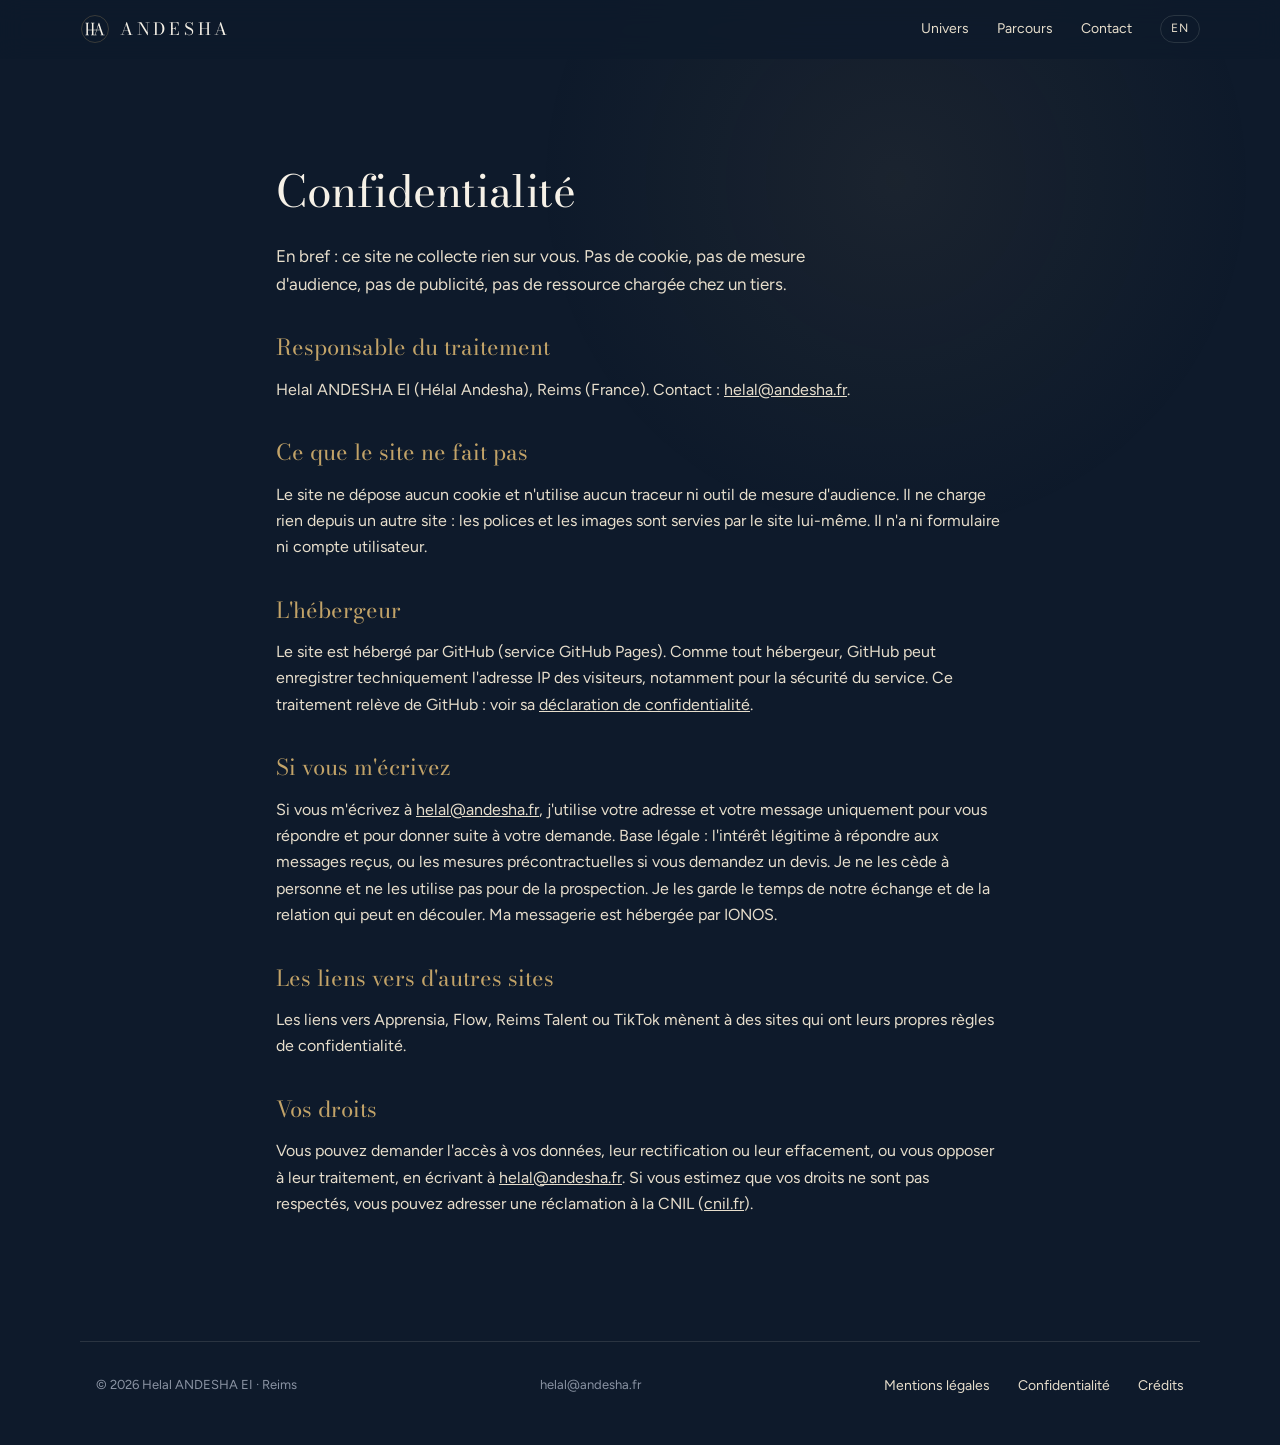
==== confidentialite/index.html @ b1f628ff "Pages Confidentialité et Crédits (FR + EN), liens légaux en pied de page Co-Authored-By: Claude Opus" ====
<!doctype html>
<html lang="fr">
<head>
<meta charset="utf-8">
<meta name="viewport" content="width=device-width, initial-scale=1">
<title>Confidentialité — Andesha</title>
<meta name="description" content="Confidentialité">
<link rel="canonical" href="https://andesha.studio/confidentialite/">
<link rel="alternate" hreflang="fr" href="https://andesha.studio/confidentialite/"><link rel="alternate" hreflang="en" href="https://andesha.studio/en/privacy/"><link rel="alternate" hreflang="x-default" href="https://andesha.studio/confidentialite/">
<meta property="og:type" content="website">
<meta property="og:title" content="Confidentialité — Andesha">
<meta property="og:description" content="Confidentialité">
<meta property="og:url" content="https://andesha.studio/confidentialite/">
<meta property="og:image" content="https://andesha.studio/assets/images/partage.png">
<meta property="og:image:width" content="1200">
<meta property="og:image:height" content="630">
<meta property="og:locale" content="fr_FR">
<meta name="twitter:card" content="summary_large_image">
<meta name="theme-color" content="#0E1A2B">
<link rel="apple-touch-icon" href="/apple-touch-icon.png">
<link rel="icon" href="/favicon.svg" type="image/svg+xml">
<link rel="preload" href="/assets/polices/bodoni-moda.woff2" as="font" type="font/woff2" crossorigin>
<link rel="stylesheet" href="/assets/site.css?v=4">
</head>
<body>
<a class="aller" href="#contenu">Aller au contenu</a>
<header class="bandeau">
  <a class="marque" href="/"><svg class="sceau-mini" viewBox="0 0 240 240" role="img" aria-label="Helal Andesha"><circle class="anneau" cx="120" cy="120" r="108" pathLength="1"/><g class="lettres"><path d="M51.5 70h12v100h-12zM95.5 70h12v100h-12zM43.5 70h28v3.4h-28zM43.5 166.6h28v3.4h-28zM87.5 70h28v3.4h-28zM87.5 166.6h28v3.4h-28zM118.9 170L149.5 70h3.5L187 170h-13l-27.21-80.03L122.3 170zM108.5 166.6h24v3.4h-24zM164.5 166.6h32v3.4h-32zM57.5 126h103.12v3.4H57.5z"/></g></svg><span>Andesha</span></a>
  <nav aria-label="Navigation">
    <a class="secondaire" href="/#univers">Univers</a><a class="secondaire" href="/#parcours">Parcours</a><a href="/#contact">Contact</a>
    <a class="langue" href="/en/privacy/" hreflang="en" title="English version">EN</a>
  </nav>
</header>
<main id="contenu" class="page-texte"><h1>Confidentialité</h1>
<p class="chapo">En bref : ce site ne collecte rien sur vous. Pas de cookie, pas de mesure d'audience, pas de publicité, pas de ressource chargée chez un tiers.</p>
<h2>Responsable du traitement</h2>
<p>Helal ANDESHA EI (Hélal Andesha), Reims (France). Contact : <a href="mailto:helal@andesha.fr">helal@andesha.fr</a>.</p>
<h2>Ce que le site ne fait pas</h2>
<p>Le site ne dépose aucun cookie et n'utilise aucun traceur ni outil de mesure d'audience. Il ne charge rien depuis un autre site : les polices et les images sont servies par le site lui-même. Il n'a ni formulaire ni compte utilisateur.</p>
<h2>L'hébergeur</h2>
<p>Le site est hébergé par GitHub (service GitHub Pages). Comme tout hébergeur, GitHub peut enregistrer techniquement l'adresse IP des visiteurs, notamment pour la sécurité du service. Ce traitement relève de GitHub : voir sa <a href="https://docs.github.com/fr/site-policy/privacy-policies/github-general-privacy-statement" rel="noopener">déclaration de confidentialité</a>.</p>
<h2>Si vous m'écrivez</h2>
<p>Si vous m'écrivez à <a href="mailto:helal@andesha.fr">helal@andesha.fr</a>, j'utilise votre adresse et votre message uniquement pour vous répondre et pour donner suite à votre demande. Base légale : l'intérêt légitime à répondre aux messages reçus, ou les mesures précontractuelles si vous demandez un devis. Je ne les cède à personne et ne les utilise pas pour de la prospection. Je les garde le temps de notre échange et de la relation qui peut en découler. Ma messagerie est hébergée par IONOS.</p>
<h2>Les liens vers d'autres sites</h2>
<p>Les liens vers Apprensia, Flow, Reims Talent ou TikTok mènent à des sites qui ont leurs propres règles de confidentialité.</p>
<h2>Vos droits</h2>
<p>Vous pouvez demander l'accès à vos données, leur rectification ou leur effacement, ou vous opposer à leur traitement, en écrivant à <a href="mailto:helal@andesha.fr">helal@andesha.fr</a>. Si vous estimez que vos droits ne sont pas respectés, vous pouvez adresser une réclamation à la CNIL (<a href="https://www.cnil.fr" rel="noopener">cnil.fr</a>).</p>
</main>
<footer class="pied">
  <span>© 2026 Helal ANDESHA EI · Reims</span>
  <a href="mailto:helal@andesha.fr">helal@andesha.fr</a>
  <nav class="liens-pied" aria-label="Informations légales"><a href="/mentions-legales/">Mentions légales</a><a href="/confidentialite/">Confidentialité</a><a href="/credits/">Crédits</a></nav>
</footer>
<script src="/assets/site.js?v=3" defer></script>
</body>
</html>
---- assets/site.css ----
/* andesha.studio — charte « Encre et laiton » (EI, 09/10/2026).
   Retenue = premium : titres modérés, une seule couleur d'accent, le mouvement fait le dynamisme. */
@font-face { font-family: "Bodoni Moda"; src: url("/assets/polices/bodoni-moda.woff2") format("woff2"); font-weight: 400 900; font-display: swap; }
@font-face { font-family: "Bodoni Moda"; src: url("/assets/polices/bodoni-moda-italique.woff2") format("woff2"); font-weight: 400 900; font-style: italic; font-display: swap; }
@font-face { font-family: "Figtree"; src: url("/assets/polices/figtree.woff2") format("woff2"); font-weight: 300 900; font-display: swap; }

:root {
  --nuit: #0E1A2B;
  --nuit-2: #13233A;
  --ivoire: #F6F1E7;
  --lin: #E7DECC;
  --laiton: #C2A368;
  --ardoise: #8A93A3;
  --filet: rgba(246, 241, 231, .12);
  --titre: "Bodoni Moda", Didot, "Bodoni 72", Georgia, serif;
  --texte: "Figtree", "Avenir Next", Avenir, system-ui, sans-serif;
  --large: 1120px;
}
* { box-sizing: border-box; }
html { scroll-behavior: smooth; -webkit-text-size-adjust: 100%; overflow-x: clip; }
body { margin: 0; background: var(--nuit); color: var(--ivoire); font: 400 16px/1.65 var(--texte);
  -webkit-font-smoothing: antialiased; overflow-x: hidden; }
a { color: inherit; }
::selection { background: var(--laiton); color: var(--nuit); }
.aller { position: absolute; left: -999px; top: 8px; background: var(--ivoire); color: var(--nuit); padding: 8px 12px; z-index: 10; }
.aller:focus { left: 16px; }

/* Lumière qui suit le curseur, très discrète */
body::before { content: ""; position: fixed; inset: 0; pointer-events: none; z-index: 0;
  background: radial-gradient(600px circle at var(--x, 70%) var(--y, 20%), rgba(194, 163, 104, .07), transparent 60%); }
main, .bandeau, .pied { position: relative; z-index: 1; }

/* Bandeau */
.bandeau { position: sticky; top: 0; z-index: 5; display: flex; align-items: center; justify-content: space-between;
  gap: 16px; padding: 14px max(16px, calc((100vw - var(--large)) / 2)); background: rgba(14, 26, 43, .78);
  backdrop-filter: blur(12px); -webkit-backdrop-filter: blur(12px); border-bottom: 1px solid transparent; transition: border-color .3s; }
.bandeau.defile { border-bottom-color: var(--filet); }
.marque { display: flex; align-items: center; gap: 10px; text-decoration: none; font: 400 17px/1 var(--titre); letter-spacing: .22em; text-transform: uppercase; }
.sceau-mini { width: 30px; height: 30px; }
.sceau-mini .anneau, .sceau-fond .anneau { fill: none; stroke: var(--laiton); stroke-width: 2; }
.sceau-mini .lettres { fill: var(--ivoire); }
nav { display: flex; align-items: center; gap: clamp(12px, 3vw, 28px); font-size: 14px; }
nav a { text-decoration: none; color: var(--lin); position: relative; }
nav a::after { content: ""; position: absolute; left: 0; right: 100%; bottom: -3px; height: 1px; background: var(--laiton); transition: right .35s ease; }
nav a:hover::after, nav a:focus-visible::after { right: 0; }
.langue { border: 1px solid var(--filet); border-radius: 999px; padding: 3px 10px; font-size: 12px; letter-spacing: .1em; }
.langue::after { display: none; }

/* Accueil */
.accueil { position: relative; max-width: var(--large); margin: 0 auto; padding: clamp(80px, 16vh, 170px) 16px clamp(80px, 14vh, 140px); }
.sceau-fond { position: absolute; right: max(-120px, -8vw); top: 40px; width: min(560px, 70vw); height: auto; opacity: .9; pointer-events: none; }
.sceau-fond .anneau { stroke-width: .6; stroke-opacity: .55; stroke-dasharray: 1; stroke-dashoffset: 1; animation: tracer 2.6s cubic-bezier(.6, 0, .2, 1) .3s forwards; }
.sceau-fond .lettres { fill: var(--ivoire); opacity: 0; animation: apparaitre 2s ease 1.6s forwards; }
@keyframes tracer { to { stroke-dashoffset: 0; } }
@keyframes apparaitre { to { opacity: .045; } }
.surtitre, .filet { font-size: 12px; letter-spacing: .28em; text-transform: uppercase; color: var(--laiton); margin: 0 0 22px; }
h1 { font: 400 clamp(34px, 5.2vw, 56px)/1.12 var(--titre); letter-spacing: -.01em; margin: 0; max-width: 15em; text-wrap: balance; }
h1 em, h2 em { font-style: italic; color: var(--laiton); position: relative; white-space: nowrap; }
h1 em::after { content: ""; position: absolute; left: 0; right: 0; bottom: .02em; height: 1px; background: var(--laiton);
  transform: scaleX(0); transform-origin: left; animation: souligner 1.2s cubic-bezier(.6, 0, .2, 1) 1.1s forwards; }
@keyframes souligner { to { transform: scaleX(1); } }
.chapo { max-width: 36em; color: var(--lin); font-size: 17px; margin: 26px 0 0; }
.actions { display: flex; flex-wrap: wrap; gap: 12px; margin: 36px 0 0; }
.bouton { display: inline-block; padding: 12px 22px; border: 1px solid rgba(246, 241, 231, .3); border-radius: 999px;
  text-decoration: none; font-size: 14px; letter-spacing: .02em; transition: background .25s, color .25s, border-color .25s; }
.bouton:hover { border-color: var(--ivoire); }
.bouton.plein { background: var(--ivoire); color: var(--nuit); border-color: var(--ivoire); }
.bouton.plein:hover { background: var(--laiton); border-color: var(--laiton); }

/* Sections */
.section { max-width: var(--large); margin: 0 auto; padding: clamp(64px, 10vh, 110px) 16px; }
.entete { display: flex; flex-wrap: wrap; align-items: baseline; justify-content: space-between; gap: 8px 24px;
  border-bottom: 1px solid var(--filet); padding-bottom: 18px; margin-bottom: 8px; }
h2 { font: 400 clamp(26px, 3.4vw, 38px)/1.2 var(--titre); margin: 0; }
.entete p { color: var(--ardoise); margin: 0; font-size: 15px; }

/* Univers : une liste dense, façon sommaire */
.liste-univers { list-style: none; margin: 0; padding: 0; }
.univers a { display: grid; grid-template-columns: 56px 270px minmax(0, 1fr) 210px; grid-template-areas: "num nom texte lien" "num etiq texte lien";
  gap: 4px 28px; align-items: center; padding: 28px 8px; border-bottom: 1px solid var(--filet); text-decoration: none; position: relative; transition: background .35s; }
.univers a::before { content: ""; position: absolute; left: 0; bottom: -1px; height: 1px; width: 0; background: var(--laiton); transition: width .6s cubic-bezier(.6, 0, .2, 1); }
.univers a:hover::before, .univers a:focus-visible::before { width: 100%; }
.univers a:hover { background: rgba(246, 241, 231, .025); }
.num { grid-area: num; font: 400 14px/1 var(--titre); color: var(--laiton); align-self: start; padding-top: 8px; }
.nom { grid-area: nom; font: 400 clamp(22px, 2.4vw, 28px)/1.15 var(--titre); }
.etiquette { grid-area: etiq; font-size: 12px; letter-spacing: .14em; text-transform: uppercase; color: var(--ardoise); }
.texte { grid-area: texte; color: var(--lin); font-size: 15px; }
.lien { grid-area: lien; text-align: right; font-size: 13px; color: var(--ardoise); white-space: nowrap; transition: color .3s; }
.fleche { display: inline-block; transition: transform .35s; }
.univers a:hover .lien { color: var(--laiton); }
.univers a:hover .fleche { transform: translateX(5px); }

/* À la une : Apprensia */
.une { display: grid; grid-template-columns: minmax(0, 1fr) minmax(0, 1.15fr); gap: clamp(32px, 6vw, 80px); align-items: center; }
.une h2 { margin: 0 0 16px; }
.une-texte > p { color: var(--lin); margin: 0 0 18px; }
.une .filet { margin: 30px 0 10px; }
.modules { list-style: none; counter-reset: m; margin: 0 0 30px; padding: 0; border-top: 1px solid var(--filet); }
.modules li { counter-increment: m; padding: 10px 0; border-bottom: 1px solid var(--filet); font-size: 15px; display: flex; gap: 14px; }
.modules li::before { content: counter(m, decimal-leading-zero); font: 400 13px/1.9 var(--titre); color: var(--laiton); }
.telephones { position: relative; overflow-x: clip; display: flex; justify-content: center; align-items: flex-start; gap: 0; min-height: 520px; }
.telephone { margin: 0; width: 40%; max-width: 270px; border-radius: 26px; overflow: hidden; background: #0B1428;
  box-shadow: 0 30px 80px rgba(0, 0, 0, .45), 0 0 0 1px rgba(246, 241, 231, .12); }
.telephone img { display: block; width: 100%; height: auto; }
.telephone:nth-child(1) { transform: translateY(40px) rotate(-4deg); margin-right: -6%; z-index: 1; }
.telephone:nth-child(2) { z-index: 2; }
.telephone:nth-child(3) { transform: translateY(40px) rotate(4deg); margin-left: -6%; z-index: 1; }
.js .telephone.revele { transition: opacity 1s ease, transform 1.1s cubic-bezier(.2, .7, .2, 1); }
.js .telephone.revele:not(.vu):nth-child(1) { transform: translateY(90px) rotate(-8deg); }
.js .telephone.revele:not(.vu):nth-child(3) { transform: translateY(90px) rotate(8deg); }
@media (max-width: 820px) {
  .une { grid-template-columns: 1fr; }
  .telephones { min-height: 0; padding-bottom: 40px; }
}

/* Ce qui guide */
.sens { max-width: 880px; margin: 0 auto; padding: clamp(56px, 10vh, 110px) 16px; text-align: center; }
.sens blockquote { margin: 0; font: italic 400 clamp(24px, 3.2vw, 36px)/1.35 var(--titre); color: var(--ivoire); text-wrap: balance; }

/* Parcours */
.frise { list-style: none; margin: 0; padding: 0; }
.frise li { display: grid; grid-template-columns: 180px 1fr; gap: 24px; padding: 20px 8px; border-bottom: 1px solid var(--filet); }
.annee { font: 400 18px/1.4 var(--titre); color: var(--laiton); }

/* Contact */
.contact { text-align: center; }
.contact p { color: var(--lin); margin: 12px 0 28px; }
.courriel { font: 400 clamp(24px, 4vw, 44px)/1.2 var(--titre); text-decoration: none; background: linear-gradient(var(--laiton), var(--laiton)) left bottom / 0 1px no-repeat;
  transition: background-size .6s cubic-bezier(.6, 0, .2, 1), color .3s; padding-bottom: 4px; overflow-wrap: anywhere; }
.courriel:hover { background-size: 100% 1px; color: var(--laiton); }

/* Pages de texte */
.page-texte { max-width: 760px; margin: 0 auto; padding: clamp(64px, 12vh, 120px) 16px; }
.page-texte h1 { font-size: clamp(30px, 4vw, 44px); margin-bottom: 24px; }
.page-texte h2 { font-size: 22px; margin: 36px 0 8px; color: var(--laiton); }
.page-texte p { color: var(--lin); }
.introuvable { text-align: center; }
.introuvable .actions { justify-content: center; }

/* Pied */
.pied { max-width: var(--large); margin: 0 auto; padding: 32px 16px 48px; display: flex; flex-wrap: wrap; gap: 12px 28px;
  justify-content: space-between; border-top: 1px solid var(--filet); font-size: 13px; color: var(--ardoise); }
.pied a { text-decoration: none; }
.pied a:hover { color: var(--laiton); }

/* Apparitions au défilement (seulement si le JS tourne) */
.js .revele { opacity: 0; transform: translateY(18px); transition: opacity .9s ease, transform .9s cubic-bezier(.2, .7, .2, 1); transition-delay: var(--delai, 0s); }
.js .revele.vu { opacity: 1; transform: none; }

@media (max-width: 820px) {
  .univers a { grid-template-columns: 40px 1fr; grid-template-areas: "num nom" "num etiq" "num texte" "num lien"; gap: 6px 14px; padding: 24px 4px; }
  .texte { margin-top: 6px; }
  .lien { text-align: left; }
  .frise li { grid-template-columns: 1fr; gap: 4px; }
  .sceau-fond { width: 92vw; right: -38vw; top: 24px; opacity: .6; }
}
@media (max-width: 560px) {
  nav .secondaire { display: none; }
}
@media (prefers-reduced-motion: reduce) {
  *, *::before, *::after { animation-duration: .01ms !important; animation-delay: 0s !important; transition-duration: .01ms !important; }
  html { scroll-behavior: auto; }
  .js .revele { opacity: 1; transform: none; }
}
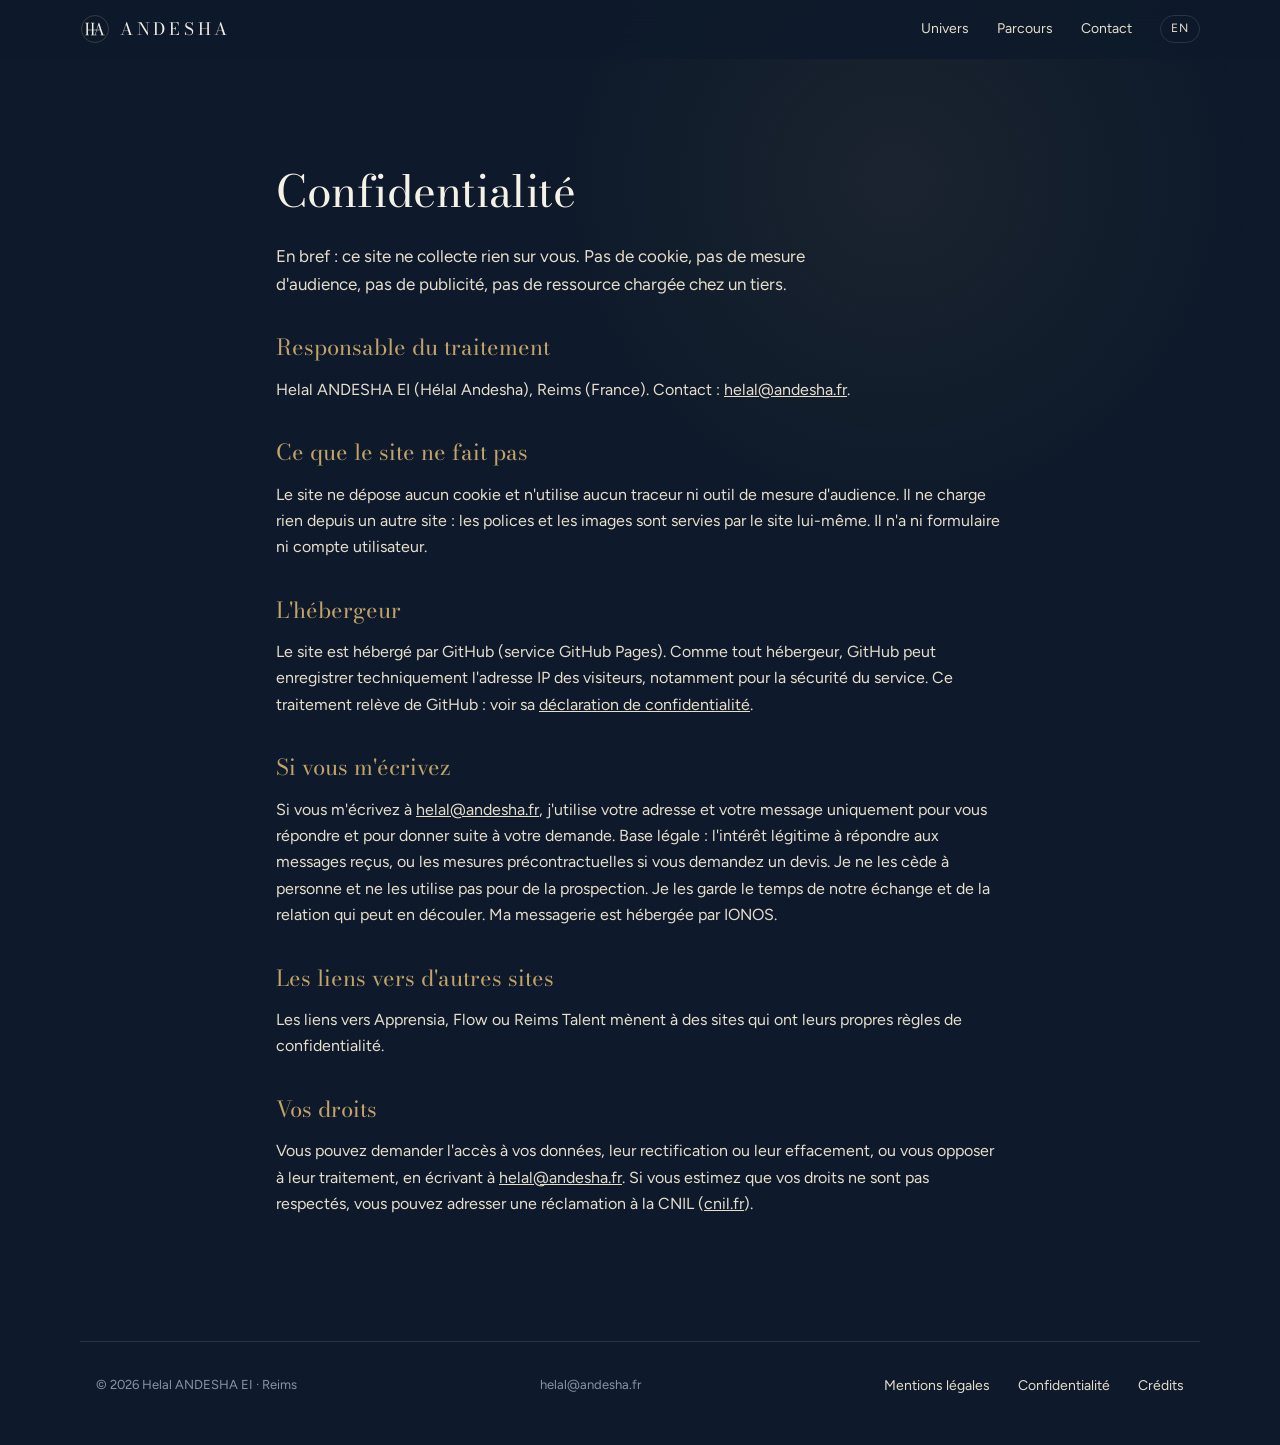
==== commit 0951d4b8: "Retire l'univers « 1 langue par mois » et les liens TikTok (demande d'Elal) Co-Authored-By: Claude O" ====
--- a/confidentialite/index.html
+++ b/confidentialite/index.html
@@ -42,7 +42,7 @@
 <h2>Si vous m'écrivez</h2>
 <p>Si vous m'écrivez à <a href="mailto:helal@andesha.fr">helal@andesha.fr</a>, j'utilise votre adresse et votre message uniquement pour vous répondre et pour donner suite à votre demande. Base légale : l'intérêt légitime à répondre aux messages reçus, ou les mesures précontractuelles si vous demandez un devis. Je ne les cède à personne et ne les utilise pas pour de la prospection. Je les garde le temps de notre échange et de la relation qui peut en découler. Ma messagerie est hébergée par IONOS.</p>
 <h2>Les liens vers d'autres sites</h2>
-<p>Les liens vers Apprensia, Flow, Reims Talent ou TikTok mènent à des sites qui ont leurs propres règles de confidentialité.</p>
+<p>Les liens vers Apprensia, Flow ou Reims Talent mènent à des sites qui ont leurs propres règles de confidentialité.</p>
 <h2>Vos droits</h2>
 <p>Vous pouvez demander l'accès à vos données, leur rectification ou leur effacement, ou vous opposer à leur traitement, en écrivant à <a href="mailto:helal@andesha.fr">helal@andesha.fr</a>. Si vous estimez que vos droits ne sont pas respectés, vous pouvez adresser une réclamation à la CNIL (<a href="https://www.cnil.fr" rel="noopener">cnil.fr</a>).</p>
 </main>
